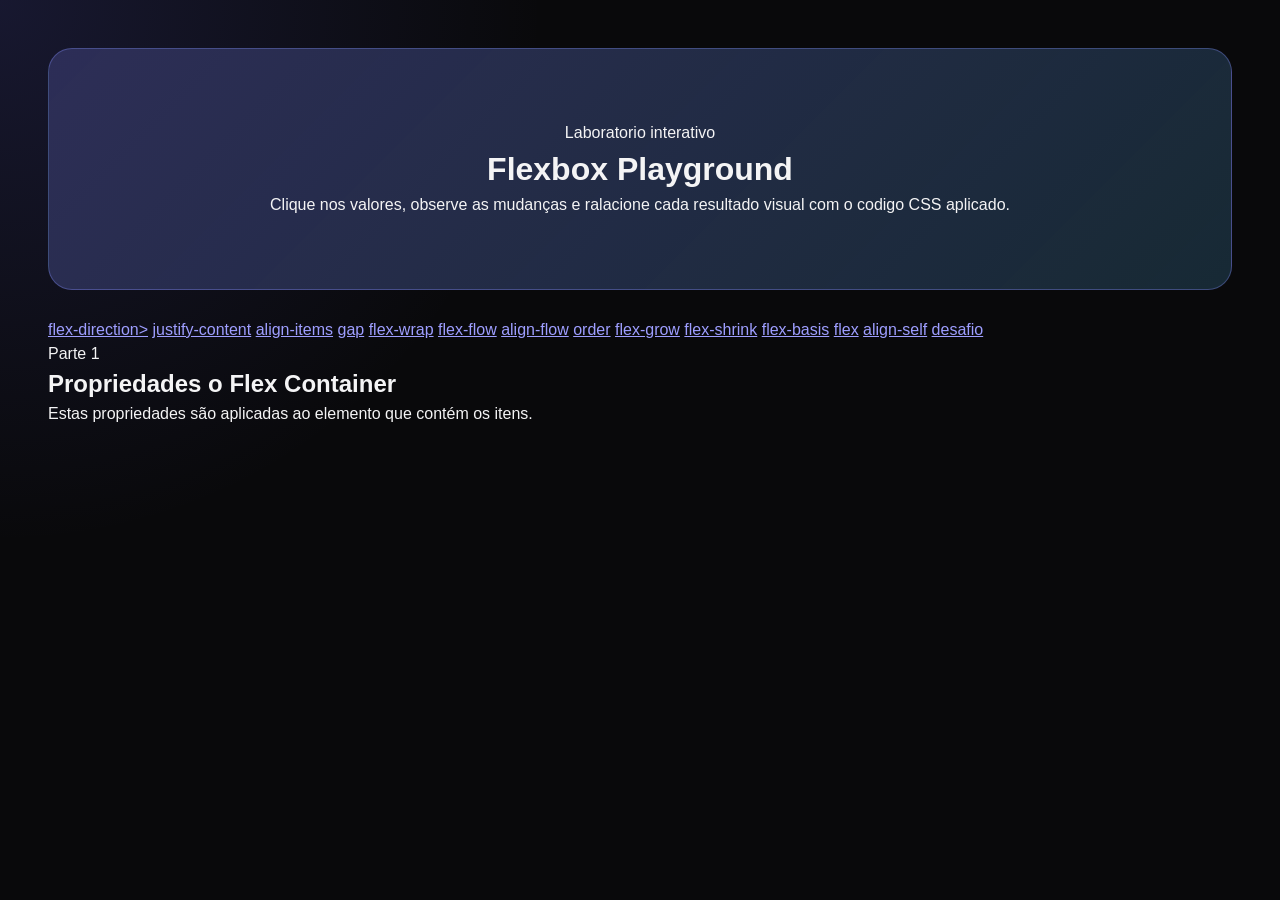
==== flexbox/index.html @ b69f4bbf "v1.0.0 Created the project architecture, including:  - /js     - script.js  - /style     - style.css" ====
<!-- Define que o documento utiliza HTML5. Deve ser a priemeira declaração do arquivo -->
<!DOCTYPE html>
<!-- A tag html envolve toda a pagina. lang="pt-br" informa o idioma para navegadores e leitores de tela. -->
<html lang="pt-br">

<!-- O head guarda configurações que não aparecem diretamente no conteudo visual. -->

<head>
    <!-- Permite utilizar acentos, cedilha e outros caracteres especiais corretamente. -->
    <meta charset="UTF-8">
    <!-- Faz o layout respeitar a largura real de celulares, tablests e computadores. -->
    <meta name="viewport" content="width=device-width, initial-scale=1.0">
    <!-- Descrição usada por mecanismo de busca e no compartilhamento do link. -->
    <meta name="description"
        content="Laboratorio interativo para aprender e praticar as principais propriedades do CSS felxbox.">
    <!-- Texto exibido na aba do navegador -->
    <title>Laboratorio Flexbox</title>
    <!-- Conecta o HTML ao arquivo CSS responsavel pela aparencia da pagina. -->
    <link rel="stylesheet" href="style/style.css">
</head>

<!-- O body contem todo o conteudo visivel da pagina. -->

<body>

    <!-- ===================================================
         CABEÇALHO PRINCIPAL
         Apresenta o nome e a proposta do laboratório.
    =================================================== -->
    <header class="page-header">
        <!-- Pequeno rótulo visual acima do título principal. -->
        <span class="page-label">Laboratorio interativo</span>
        <!-- h1 é o título principal e deve representar o assusnto da página. -->
        <h1>Flexbox Playground</h1>
        <p>
            Clique nos valores, observe as mudanças e ralacione cada resultado visual com o codigo CSS aplicado.
        </p>
    </header>

    <!-- ===================================================
         CABEÇALHO PRINCIPAL
         Cada link aponta para o id de uma seção da pagina.
         aria-label descreve o menu para tecnologias assistivas.
    =================================================== -->

    <nav class="property-navigation" aria-label="Navegação das propriedades do Flexbox">
        <a href="#flex-direction">flex-direction></a>
        <a href="#justify-content">justify-content</a>
        <a href="#align-items">align-items</a>
        <a href="#gap">gap</a>
        <a href="#flex-wrap">flex-wrap</a>
        <a href="#flex-flow">flex-flow</a>
        <a href="#align-flow">align-flow</a>
        <a href="#order">order</a>
        <a href="#flex-grow">flex-grow</a>
        <a href="#flex-shrink">flex-shrink</a>
        <a href="#flex-basis">flex-basis</a>
        <a href="#flex">flex</a>
        <a href="#align-self">align-self</a>
        <a href="#desafio">desafio</a>
    </nav>
    
    <!-- O main reúne o conteúdo principal do laboatório -->
    <main>
          <!-- ===================================================
         PARTE 1 - PROPRIEDADES DO FLEX CONTAINER
         São aplicados ao elemento pai, responsável por organizar itens.
    =================================================== -->
    </main>
    <header class="group-header">
        <span>Parte 1</span>
        <h2>Propriedades o Flex Container</h2>
        <p>Estas propriedades são aplicadas ao elemento que contém os itens.</p>
    </header>

</body>
</html>
---- flexbox/style/style.css ----
/* ===========================================
   Configurações gerais
=========================================== */

:root {
    color-scheme: dark;
    --background: #09090b;
    --surface: #18181b;
    --surface-soft: #27272a;
    --surface-highlight: #3f3f46;
    --border: #52525b;
    --text: #f4f4f5;
    --text-muted: #d4d4d8;
    --primary: #6366f1;
    --primary-hover: #818cf8;
    --accent: #38bdf8;
    --seccess: #22c55e;
    --warning: #f59e0b;
    --danger: #ef4444;
    --item: #0ea5e9;
    --item-selected: #f97316;
    --radius-small: 8px;
    --radius-medium: 12px;
    --radius-large: 18px;
    --shawdow: 0 18px 45px rgba(0, 0, 0, 0.24);
}

* {
    margin: 0;
    padding: 0;
    box-sizing: border-box;
}

html {
    scroll-behavior: smooth;
    scroll-padding-top: 100px;
}

body {
    min-height: 100vh;
    padding: clamp(16px, 4vw, 48px);
    color: var(--text);
    background: 
     radial-gradient(circle at top left, rgba(99, 102, 241, 0.16),
      transparent 34rem),
     var(--background);
    font-family: Inter, Arial, Helvetica, sans-serif;
    line-height: 1.5;
} 

button,
select {
    font: inherit;
}

button,
a,
select {
    -webkit-tap-highlight-color: transparent;
}

button:focus-visible,
a:focus-visible,
select:focus-visible {
    outline: 3px solid #facc15;
    outline-offset: 3px;

}

/* ===========================================
   Cabeçalho e navegação
=========================================== */

.page-header {
    max-width: 1200px;
    margin: 0 auto 28px;
    padding: clamp(28px, 6vw, 72px);
    text-align: center;
    background: 
       linear-gradient(
        135deg, rgba(99, 102, 241, 0.28),
        rgba(14, 165, 233, 0.12)
       ),
   var(--surface);
    border: 1px solid rgba(129, 140, 248, 0.35);
    border-radius: 24px;
    box-shadow: var(--shadow);

}
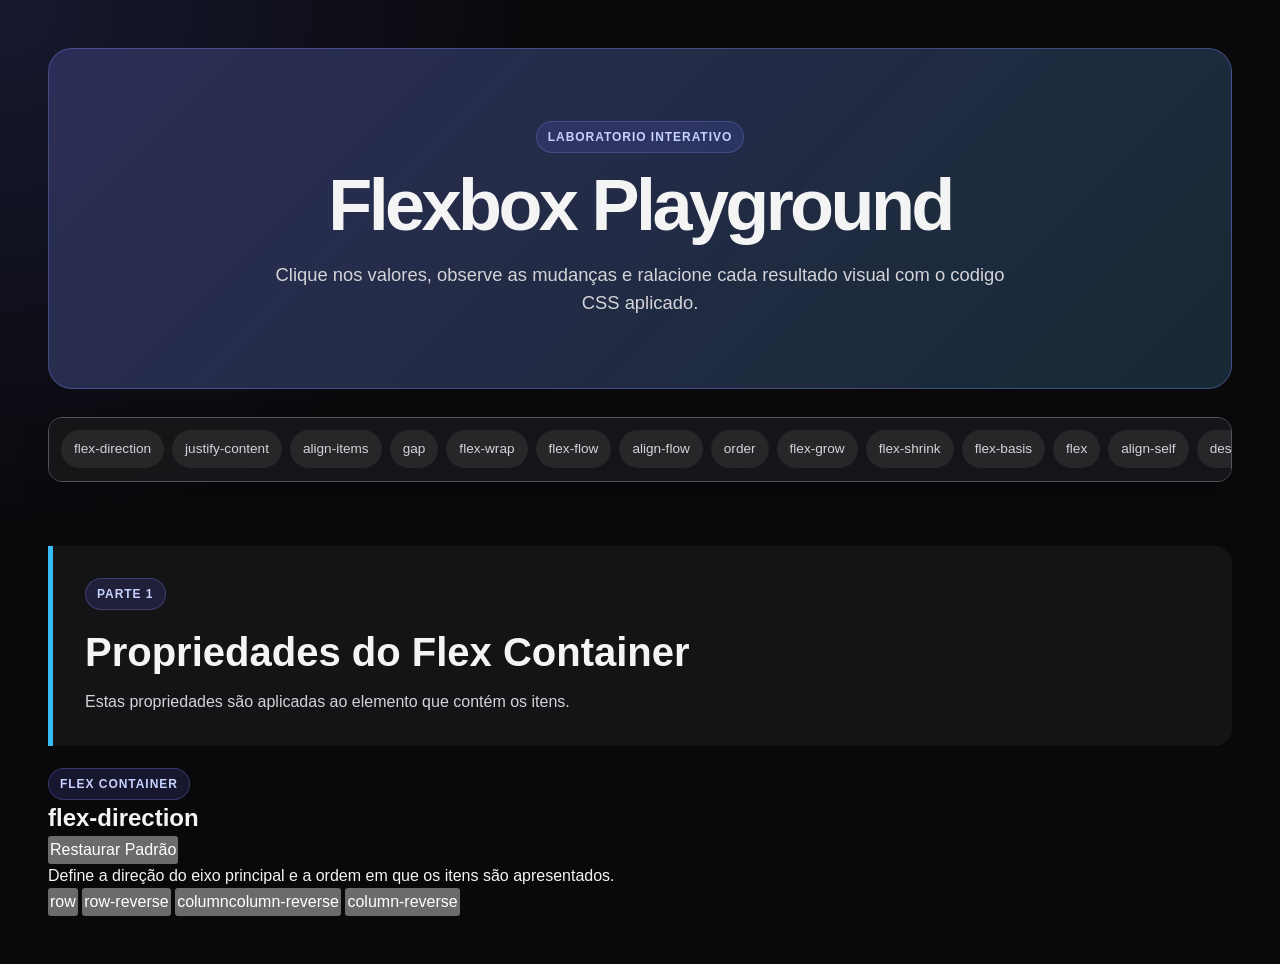
==== commit fa8faffa: "v1.0.1 Updates to index.html:  1. Fixed bugs in the navigation menu.  2. Added styling to the `group" ====
--- a/flexbox/index.html
+++ b/flexbox/index.html
@@ -1,7 +1,7 @@
 <!-- Define que o documento utiliza HTML5. Deve ser a priemeira declaração do arquivo -->
 <!DOCTYPE html>
 <!-- A tag html envolve toda a pagina. lang="pt-br" informa o idioma para navegadores e leitores de tela. -->
-<html lang="pt-br">
+<html lang="pt-BR">
 
 <!-- O head guarda configurações que não aparecem diretamente no conteudo visual. -->
 
@@ -44,7 +44,7 @@
     =================================================== -->
 
     <nav class="property-navigation" aria-label="Navegação das propriedades do Flexbox">
-        <a href="#flex-direction">flex-direction></a>
+        <a href="#flex-direction">flex-direction</a>
         <a href="#justify-content">justify-content</a>
         <a href="#align-items">align-items</a>
         <a href="#gap">gap</a>
@@ -66,12 +66,47 @@
          PARTE 1 - PROPRIEDADES DO FLEX CONTAINER
          São aplicados ao elemento pai, responsável por organizar itens.
     =================================================== -->
-    </main>
     <header class="group-header">
         <span>Parte 1</span>
-        <h2>Propriedades o Flex Container</h2>
+        <h2>Propriedades do Flex Container</h2>
         <p>Estas propriedades são aplicadas ao elemento que contém os itens.</p>
     </header>
+    
+    <!-- ===================================================
+         SEÇÃO: flex-direction
+         Define a direção do eixo principal e a ordem inicial dos itens.
+         O id permite acessar esta seção pelo menu de navegação.
+    =================================================== -->
+    <section class="demo"  id="flex-direction">
+        <!-- Agrupa o titulo da propriedade e o botão que restaura o valor  inicial. -->
+         <div class="demo-heading">
+            <div>
+            <span class="property-type">Flex container</span>
+            <h2>flex-direction</h2>
+         </div>
+         <button type="button"  class="reset-button"  data-reset-section="direction">Restaurar Padrão</button>
+         </div>
+
+         <p class="demo-introduction">
+            Define a direção do eixo principal e a ordem em que os itens são apresentados.
+         </p>
+
+         <!-- 
+           Grupos de botões com valores da propriedade.
+           role= "group" e aria-label ajudam leitores de tela.
+           data-* guarda o valor que sera lido pelo Javascript.
+           aria-pressed informa qual botão esta ativo.
+         -->
+        <div class="buttons"  role="group"  aria-label="Valores de flex-direction">
+            <button type="button" data-direction="row" aria-pressed="true">row</button>
+            <button type="button" data-direction="row-reverse" aria-pressed="false">row-reverse</button>
+            <button type="button" data-direction="column" aria-pressed="false">columncolumn-reverse</button>
+            <button type="button" data-direction="column-reverse" aria-pressed="false">column-reverse</button>
+        </div>
+
+    </section>
+
+    </main>
 
 </body>
 </html>
--- a/flexbox/style/style.css
+++ b/flexbox/style/style.css
@@ -79,11 +79,105 @@
     background: 
        linear-gradient(
         135deg, rgba(99, 102, 241, 0.28),
-        rgba(14, 165, 233, 0.12)
-       ),
+        rgba(14, 165, 233, 0.12)),
    var(--surface);
     border: 1px solid rgba(129, 140, 248, 0.35);
     border-radius: 24px;
     box-shadow: var(--shadow);
+}
 
-}+.page-label,
+.property-type,
+.group-header span {
+    display: inline-flex;
+    align-items: center;
+    width: fit-content;
+    padding: 6px 11px;
+    color: #c7d2fe;
+    background-color: rgba(99, 102, 241, 0.16);
+    border: 1px solid rgba(129, 140, 248, 0.28);
+    border-radius: 999px;
+    font-size: 0.75rem;
+    font-weight: 700;
+    letter-spacing: 0.08em;
+    text-transform: uppercase;
+}
+
+.page-header h1 {
+    margin-top: 16px;
+    font-size: clamp(2rem, 7vw, 4.5rem);
+    line-height: 1;
+    letter-spacing: -0.05em;
+}
+
+.page-header p {
+    max-width: 760px;
+    margin: 20px auto 0;
+    color: var(--text-muted);
+    font-size: clamp(1rem, 2vw, 1.15rem);    
+}
+
+.property-navigation {
+    position: sticky;
+    top: 12px;
+    z-index: 20;
+    display: flex;
+    gap: 8px;
+    flex-wrap: nowrap;
+    max-width: 1200px;
+    margin: 0 auto 36px;
+    padding: 12px;
+    overflow-x: auto;
+    background-color: rgba(24, 24, 27, 0.9);
+    border: 1px solid var(--border);
+    border-radius: 14px;
+    box-shadow: 0 12px 30px rgba(0, 0, 0, 0.2);
+    backdrop-filter: blur(14px);
+}
+
+.property-navigation a {
+    flex: 0 0 auto;
+    padding: 8px 12px;
+    color: var(--text-muted);
+    background-color: var(--surface-soft);
+    border: 1px solid transparent;
+    border-radius: 999px;
+    text-decoration: none;
+    font-size: 0.85rem;
+    transition: 0.2s;
+}
+
+.property-navigation a:hover {
+    color: white;
+    background-color: var(--primary);
+    border-color: var(--primary-hover);
+}
+
+/* ===========================================
+   Grupos e seções
+=========================================== */
+
+main {
+    max-width: 1200px;
+    margin: 0 auto;
+}
+
+.group-header {
+    margin: 64px 0 22px;
+    padding: clamp(20px, 4vw, 32px);
+    background-color: rgba(24, 24, 27, 0.76);
+    border-left: 5px solid var(--accent);
+    border-radius: 0 var(--radius-large) var(--radius-large) 0;
+}
+
+.group-header h2 {
+    margin-top: 12px;
+    color: var(--text);
+    font-size: clamp(1.6rem, 4vw, 2.5rem);
+}
+
+.group-header p {
+    margin-top: 8px;
+    color: var(--text-muted);
+}
+
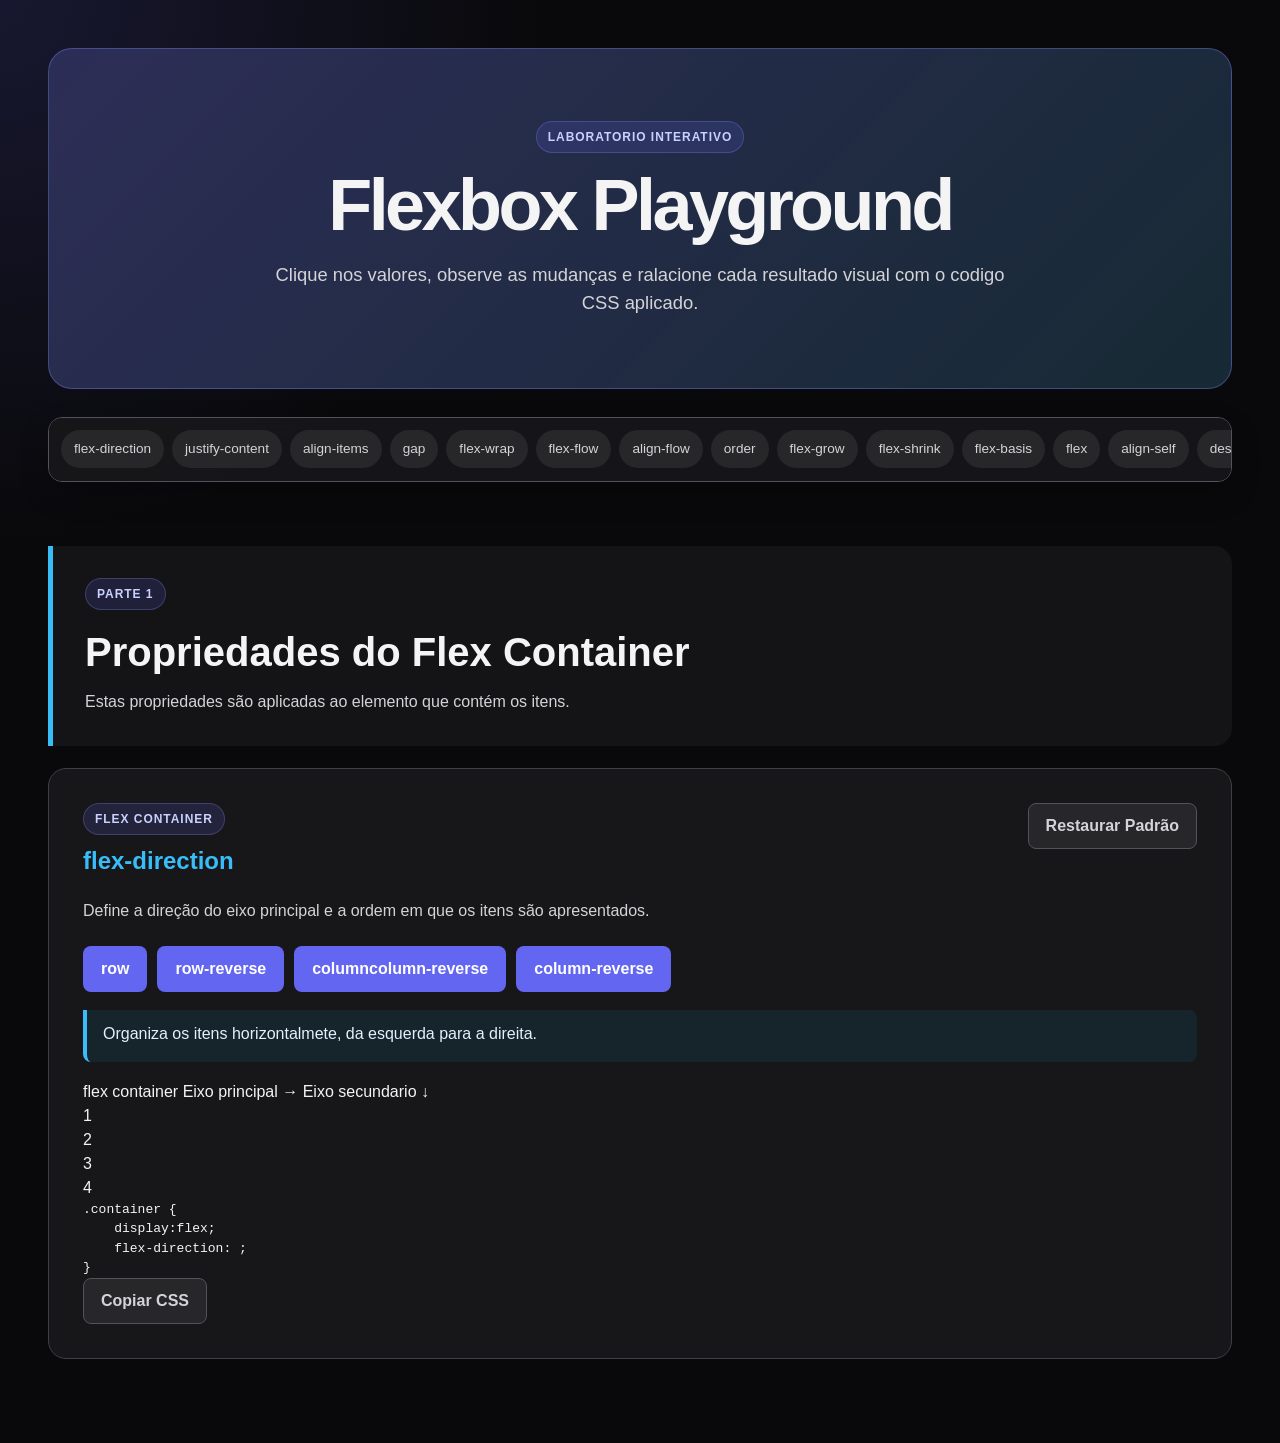
==== commit 5bfbed9b: "v.1.0.2 Update to index.html:  1. Added a custom description field (updated via JavaScript based on " ====
--- a/flexbox/index.html
+++ b/flexbox/index.html
@@ -103,7 +103,43 @@
             <button type="button" data-direction="column" aria-pressed="false">columncolumn-reverse</button>
             <button type="button" data-direction="column-reverse" aria-pressed="false">column-reverse</button>
         </div>
+         <!-- Descrição atualizada pelo JavaScript conforme o botão escolhido.
+          aria-live="polite" permite anunciar a mudança para leitores de tela.
+          -->
 
+          <p class="property-description direction-description" aria-live="polite">
+            Organiza os itens horizontalmete, da esquerda para a direita.
+          </p>
+
+          <!-- Area visual da demonstração.
+               A classe container recebe display: flex no CSS.
+               A segunda classe identifica a propriedade demonstrada.
+          -->
+        <div class="container direction-container" id="direction-container">
+            <span class="container-label">flex container</span>
+          <!-- Indicadores dos eixos; o JavaScript atualiza as sets nesta seção. -->
+            <span class="axis axis-main direction-main-axis">Eixo principal →</span>
+            <span class="axis axis-cross direction-cross-axis">Eixo secundario ↓</span>
+           <!-- Cada elemento .item é um flex Item. Os numeros facilitam observar ordem e posição. -->
+            <div><span class="item">1</span></div>
+            <div><span class="item">2</span></div>
+            <div><span class="item">3</span></div>
+            <div><span class="item">4</span></div>
+        </div>
+
+        <!-- Mostra o CSS correspondente ao valor selecionado.
+         pre preserva espaços e quebras de linha; code identifica codigo-fonte.
+         O botão usa data-copy-property e data-copy-target para copiar o resultado.
+        -->
+         
+        <div class="code-wrapper">
+         <pre class="code"><code>.container {
+    display:flex;
+    flex-direction: <strong class="direction-value" aria-live="polite"></strong>;
+}</code></pre>
+                <button type="button" class="copy-button" data-copy-property="flex-direction"
+                data-copy-target=".direction-value">Copiar CSS</button>
+        </div>
     </section>
 
     </main>
--- a/flexbox/style/style.css
+++ b/flexbox/style/style.css
@@ -181,3 +181,171 @@
     color: var(--text-muted);
 }
 
+/* ===========================================
+   CARD DE DEMONSTRAÇÃO
+
+   Cada propriedade é apresentada dentro de um card separado.
+
+   overflow: hidden impede que elementos ultrapassem as bordas.
+=========================================== */
+
+.demo {
+    margin-bottom: 36px;
+    padding: clamp(20px, 4vw, 34px);
+    overflow: hidden;
+    background-color: rgba(24, 24, 27, 0.92);
+    border: 1px solid var(--surface-highlight);
+    border-radius: var(--radius-large);
+    box-shadow: var(--shadow);
+}
+
+/* ===========================================
+   CABEÇALHO INTERNO DE DEOMSTRAÇÃO
+
+   Utiliza Flexbox para separar o titulo da propriedade e o botão de restauração.
+=========================================== */
+
+.demo-heading {
+    display: flex;
+    align-items: flex-start;
+    justify-content: space-between;
+    gap: 20px;
+}
+
+.demo-heading h2 {
+    margin-top: 8px;
+    color: var(--accent);
+    font-size: clamp(1,15rem, 4vw, 2.2rem);
+}
+
+.item-property {
+    color: #fed7aa;
+    background-color: rgba(249, 115, 22, 0.14);
+    border-color: rgba(249, 115, 22, 0.3);
+}
+
+.challenge-label {
+    color: #bbf7d0;
+    background-color: rgba(34, 197, 94, 0.14);
+    border-color: rgba(34, 197, 94, 0.3);
+}
+
+.demo-introduction {
+    max-width: 850px;
+    margin: 18px 0 22px;
+    color: var(--text-muted);
+    line-height: 1.7;
+}
+
+.demo-introduction strong {
+    color: white;
+}
+
+/* ===========================================
+   DESCRIÇÃO DINÂMICA
+
+   Este texto sera utilizado pelo JavaScript quando o aluno
+   selecionar outro valor da propriedade
+=========================================== */
+
+.property-description {
+    min-height: 52px;
+    margin: 0 0 18px;
+    padding: 12px 16px;
+    color: #e0f2fe;
+    background-color: rgba(14, 165, 233, 0.09);
+    border-left: 4px solid var(--accent);
+    border-radius: 0 var(--radius-small) var(--radius-small);
+}
+
+/* ===========================================
+   BOTÕES E CONTROLES
+=========================================== */
+
+/* Organiza os botões em linha e permite quebra automatica. */
+
+.buttons {
+    display: flex;
+    gap: 10px;
+    flex-wrap: wrap;
+    margin-bottom: 18px;
+}
+
+
+/* ======================================================
+   BOTÃO PADRÃO
+
+   min-height: 44px cria uma area confortavel para clique 
+   tambem em dispositivos com tela sensivel ao toque.
+======================================================= */
+
+button {
+    min-height: 44px;
+    padding: 10px 17px;
+    color: white;
+    background-color: var(--primary);
+    border: 1px solid transparent;
+    border-radius: var(--radius-small);
+    cursor: pointer;
+    font-weight: 700;
+    transition:
+       transforme 0.2s,
+       background-color 0.2s,
+       border-clor 0.2s,
+       box-shadow 0.2s;
+}
+
+button:hover {
+    background-color: var(--primary-hover);
+    transform: translateY(-1px);
+}
+
+/* ======================================================
+   BOTÃO ATIVO
+   A classe active é controlada eplo JavaScript e mostra qual
+   valor CSS esta selecionado.
+======================================================= */
+
+button.active {
+    color: #052e16;
+    background-color: var(--success);
+    border-color: #86efac;
+    box-shadow: 0 0 0 4px rgba(34, 197, 94, 0.14);
+}
+
+.reset-button,
+.copy-button {
+    color: var(--text-muted);
+    background-color: var(--surface-soft);
+    border-color: var(--border);
+    font-weight: 600;
+}
+
+.reset-button:hover,
+.copy-button:hover {
+    color: white;
+    background-color: var(--surface-highlight);
+}
+
+/* Esta classe é adicionada temporariamente pelo JavaScript
+apos o codigo CSS ser copiado.
+ */
+
+ .copy-button.copy-success {
+    color: #052e16;
+    background-color: var(--success);
+    border-color: #86efac;
+ }
+
+ .compact-buttons {
+    margin-bottom: 0;
+ }
+
+ /* ======================================================
+   CONTROLE DA DEMONSTRAÇÃO flex-shrink
+
+   flex-shrink so é percebido quando falta espaço.
+   
+   Por isso esta area permite alterar a largura do container.
+======================================================= */
+
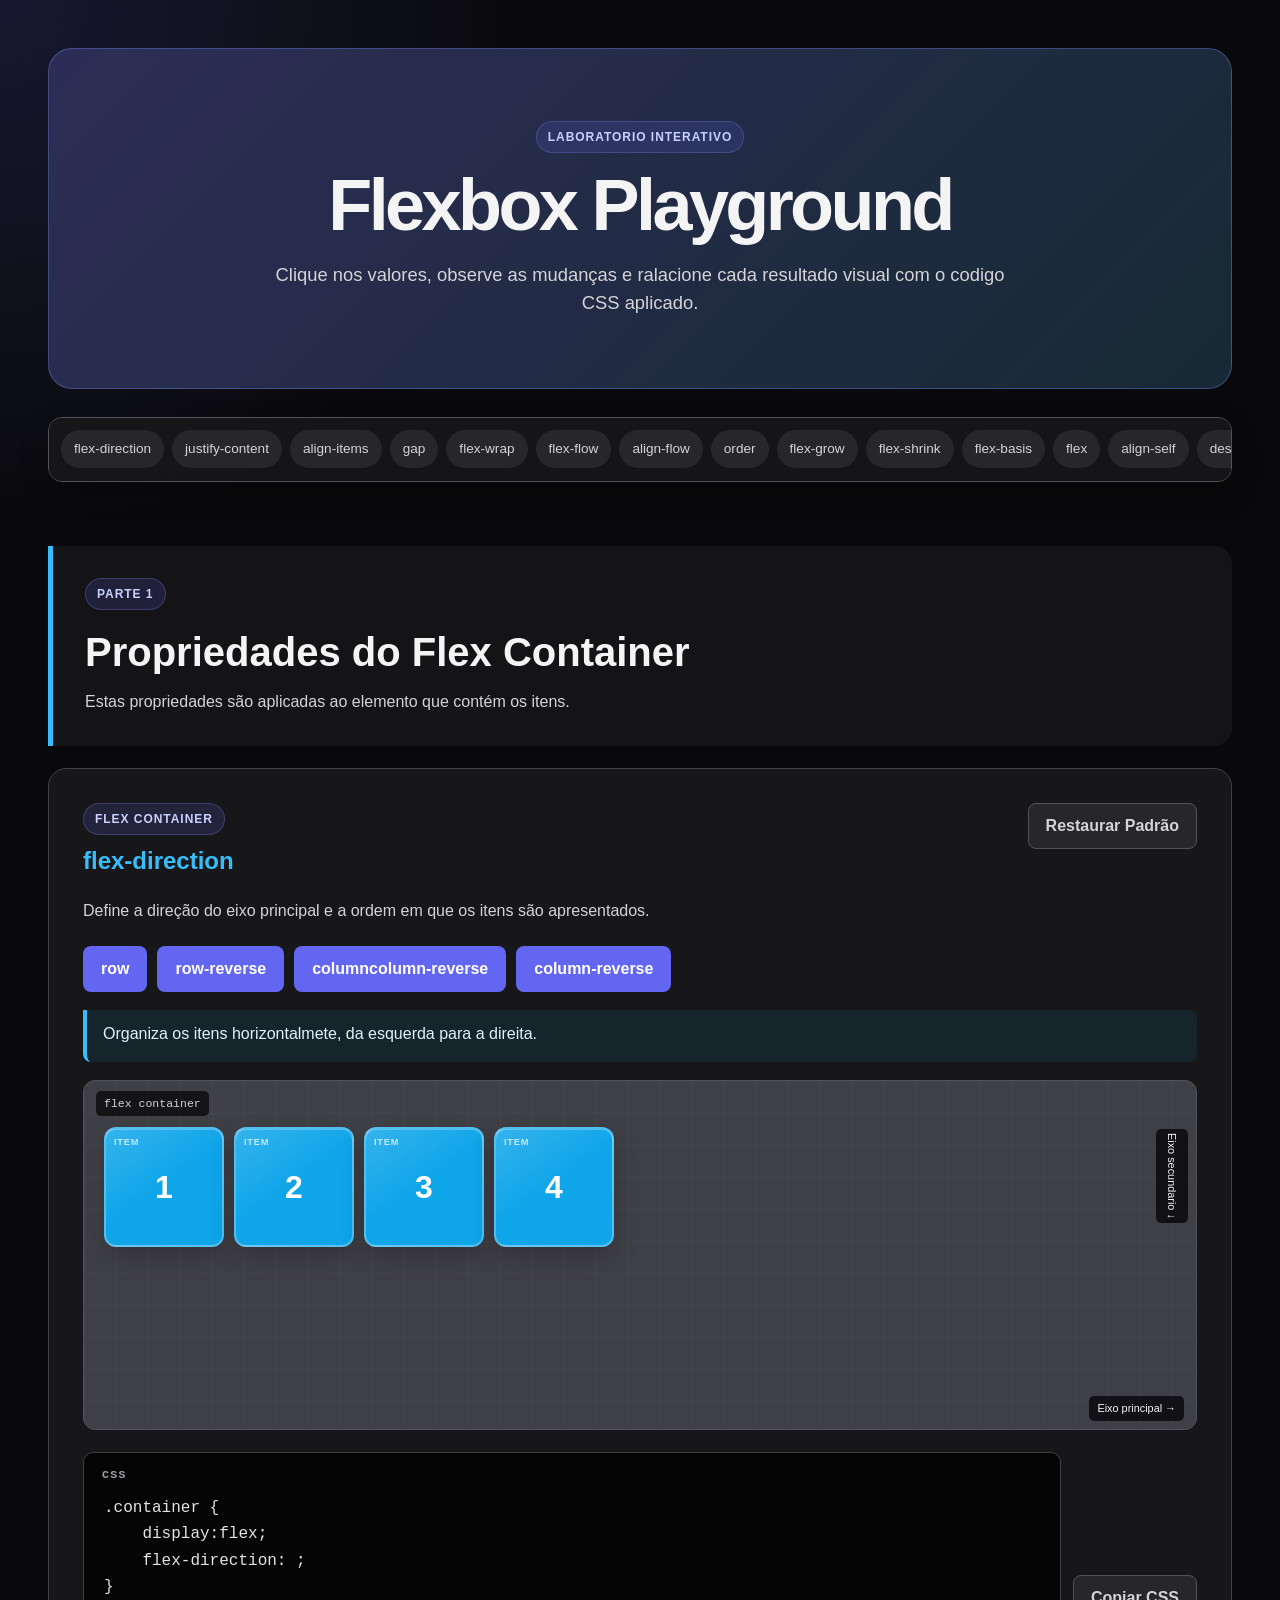
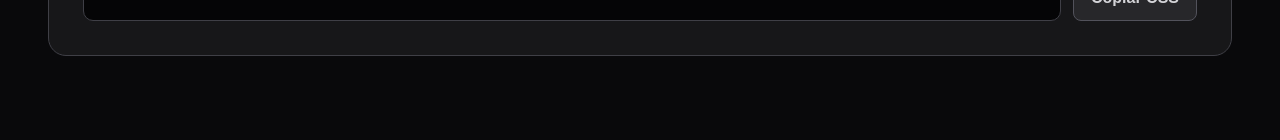
==== commit e80b8351: "v1.0.4 Update to index.html:  No updates were made to this file in this version.  Update to style.cs" ====
--- a/flexbox/index.html
+++ b/flexbox/index.html
@@ -144,5 +144,7 @@
 
     </main>
 
+    <script src="js/script.js"></script>
+
 </body>
 </html>
--- a/flexbox/style/style.css
+++ b/flexbox/style/style.css
@@ -349,3 +349,259 @@
    Por isso esta area permite alterar a largura do container.
 ======================================================= */
 
+.size-controls {
+    display: flex;
+    align-items: center;
+    gap: 14px;
+    flex-wrap: wrap;
+    margin-bottom: 18px;
+    padding: 14px;
+    background-color: var(--surface-soft);
+    border-radius: var(--radius-medium);
+}
+
+.size-controls span {
+    color: var(--text-muted);
+    font-weight: 700;
+}
+
+
+ /* ======================================================
+   CONTAINERS E ITENS
+======================================================= */
+
+ /* ======================================================
+    FLEX CONTAINERS E BASE
+    
+    Esta é a classe principal do labratorio.
+
+    display: flex ativa o Flexbox.
+    flex-direction: row define a direção inicial.
+    gap cria espaço entres os Flex itens.
+
+    position: relative permite posicionar rotulos e indicadores
+    dentro do container.
+    o
+    overflow: auto cria rolagem quando necessario.
+======================================================= */
+
+.container {
+    position: relative;
+    display: flex;
+    flex-direction: row;
+    width: 100%;
+    min-height: 350px;
+    gap: 10px;
+    padding: 46px 20px 20px;
+    overflow: auto;
+    background:
+       linear-gradient(rgba(255, 255, 255, 0.025) 1px, transparent 1px),
+       linear-gradient(90deg, rgba(255, 255, 255, 0.025) 1px, transparent 1px),
+       var(--surface-highlight);
+    background-size: 32px 32px;
+    border: 1px solid var(--border);
+    border-radius: var(--radius-medium);
+    transition: 0.35s;
+}
+
+
+ /* ======================================================
+   ROTULO DO CANTAINER
+
+   position: absolute posiciona o rotulo sobre a area visual.
+
+   pointer-events: none impede que ele bloqueie cliques.
+======================================================= */
+
+  .container-label {
+    position: absolute;
+    top: 10px;
+    left: 12px;
+    z-index: 5;
+    padding: 4px 8px;
+    color: #d4d4d8;
+    background-color: rgba(9, 9, 11, 0.8);
+    border-radius: 5px;
+    font-family: consolas, Monaco, monospace;
+    font-size: 0.72rem;
+    pointer-events: none;
+  }
+
+ /* ======================================================
+   FLEX ITEM BASE
+
+   Cada card numerado representa um Flex Item.
+
+   O proprio item tambem usa display: flex para centralizar
+   seu conteudo interno.
+
+   flex: 0 1 auto significa:
+   -Não crescer
+   -poder encolher
+   -usar tamanho automatico como base
+======================================================= */
+
+.item {
+    position: relative;
+    display: flex;
+    flex: 0 1 auto;
+    align-items: center;
+    justify-content: center;
+    width: 120px;
+    height: 120px;
+    color: white;
+    background: 
+    linear-gradient(145deg, rgba(255, 255, 255, 0.16), transparent 50%),
+    var(--item);
+ border: 2px solid rgba(255, 255, 255, 0.28);
+ border-radius: 12px;
+ box-shadow: 
+   0 10px 25px rgba(0, 0, 0, 0.2),
+   inset 0 1px 0 rgba(255, 255, 255, 0.22);
+font-size: 2rem;
+font-weight: 800;
+transition: 0.35s;
+}
+
+ /* ======================================================
+   PSEUDOELEMENTO::before
+
+   Cria o texto "item" sem adicionar outro elemento no HTML.
+
+   É usado apenas comoo elemento visual.
+======================================================= */
+
+.item::before {
+    content: "item";
+    position: absolute;
+    top: 7px;
+    left: 8px;
+    font-size: 0.58rem;
+    font-weight: 700;
+    letter-spacing: 0.08em;
+    text-transform: uppercase;
+    opacity: 0.72;
+}
+
+.item small {
+    position: absolute;
+    bottom: 8px;
+    font-size: 0.58rem;
+    letter-spacing: 0.05em;
+    text-transform: uppercase;
+}
+
+/* Destaca visualmente o item manipulado na demonstração. */
+
+.item-selected {
+    background: 
+        linear-gradient(145deg, rgba(255, 255, 255, 0.18), transparent 50%)
+        var(--item-selected);
+    border-color: #fdba74;
+}
+
+
+ /* ======================================================
+   IDICADORES DE EIXO
+
+   Mostram o eixo principal e o eixo secundario do flexbox.
+======================================================= */
+
+.axis {
+    position: absolute;
+    z-index: 4;
+    padding: 4px 8px;
+    color: #f4f4f5;
+    background-color: rgba(9, 9, 11, 0.82);
+    border-radius: 5px;
+    font-size: 0.68rem;
+    pointer-events: none;
+}
+
+.axis-main {
+    right: 12px;
+    bottom: 8px;
+}
+
+/* 
+  writing-mode altera a direção da escrita para apresentar 
+  o rotulo verticalmente.
+ */
+
+ .axis-cross {
+    top: 48px;
+    right: 8px;
+    writing-mode: vertical-rl;
+}
+
+
+/* ======================================================
+  PAINEL DE CODIGO
+======================================================= */
+
+/* ======================================================
+    ESTRUTURA DO PAINEL
+
+    CSS grid cira duas colunas:
+    -codigo ocupando o espaço disponivel
+    -botão de copiar com largura automatica
+======================================================= */
+
+.code-wrapper {
+    display: grid;
+    grid-template-columns: 1fr auto;
+    gap: 12px;
+    align-items: end;
+    margin-top: 22px;
+}
+
+
+/* ======================================================
+   BLOCO DE CODIGO
+
+   Usa fonte monoespaçada para melhorar a leitura.
+
+   overflow-x: auto adiciona rolagem quando o conteudo não
+   cabe em telas pequenas.
+======================================================= */
+
+.code {
+    position: relative;
+    min-width: 0;
+    padding: 42px 20px 20px;
+    overflow-x: auto;
+    color: #e4e4e7;
+    background-color: #050506;
+    border: 1px solid #3f3f46;
+    border-radius: 10px;
+    font-family: Consolas, Monaco, monospace;
+    font-size: clamp(0.85rem, 2vw, 1rem);
+    line-height: 1.65;
+}
+
+/* Cria o rotulo "CSS" sem precisar adiciona-lo no HTML. */
+
+.code::before {
+    content: "CSS";
+    position: absolute;
+    top: 12px;
+    left: 18px;
+    color: #a1a1aa;
+    font-size: 0.72rem;
+    font-weight: 700;
+   letter-spacing: 0.12em;
+}
+
+.code strong {
+    color: var(--seccess);
+}
+
+
+/* ======================================================
+   CONFIGURAÇÕES ESPECIFICAS DAS DEMONSTRAÇÕES
+
+   A classe .container define o comportamento base.
+
+   As classes abaixo alteram apenas o necessario para tornar
+   cada propriedade visivel e didatica.
+======================================================= */
